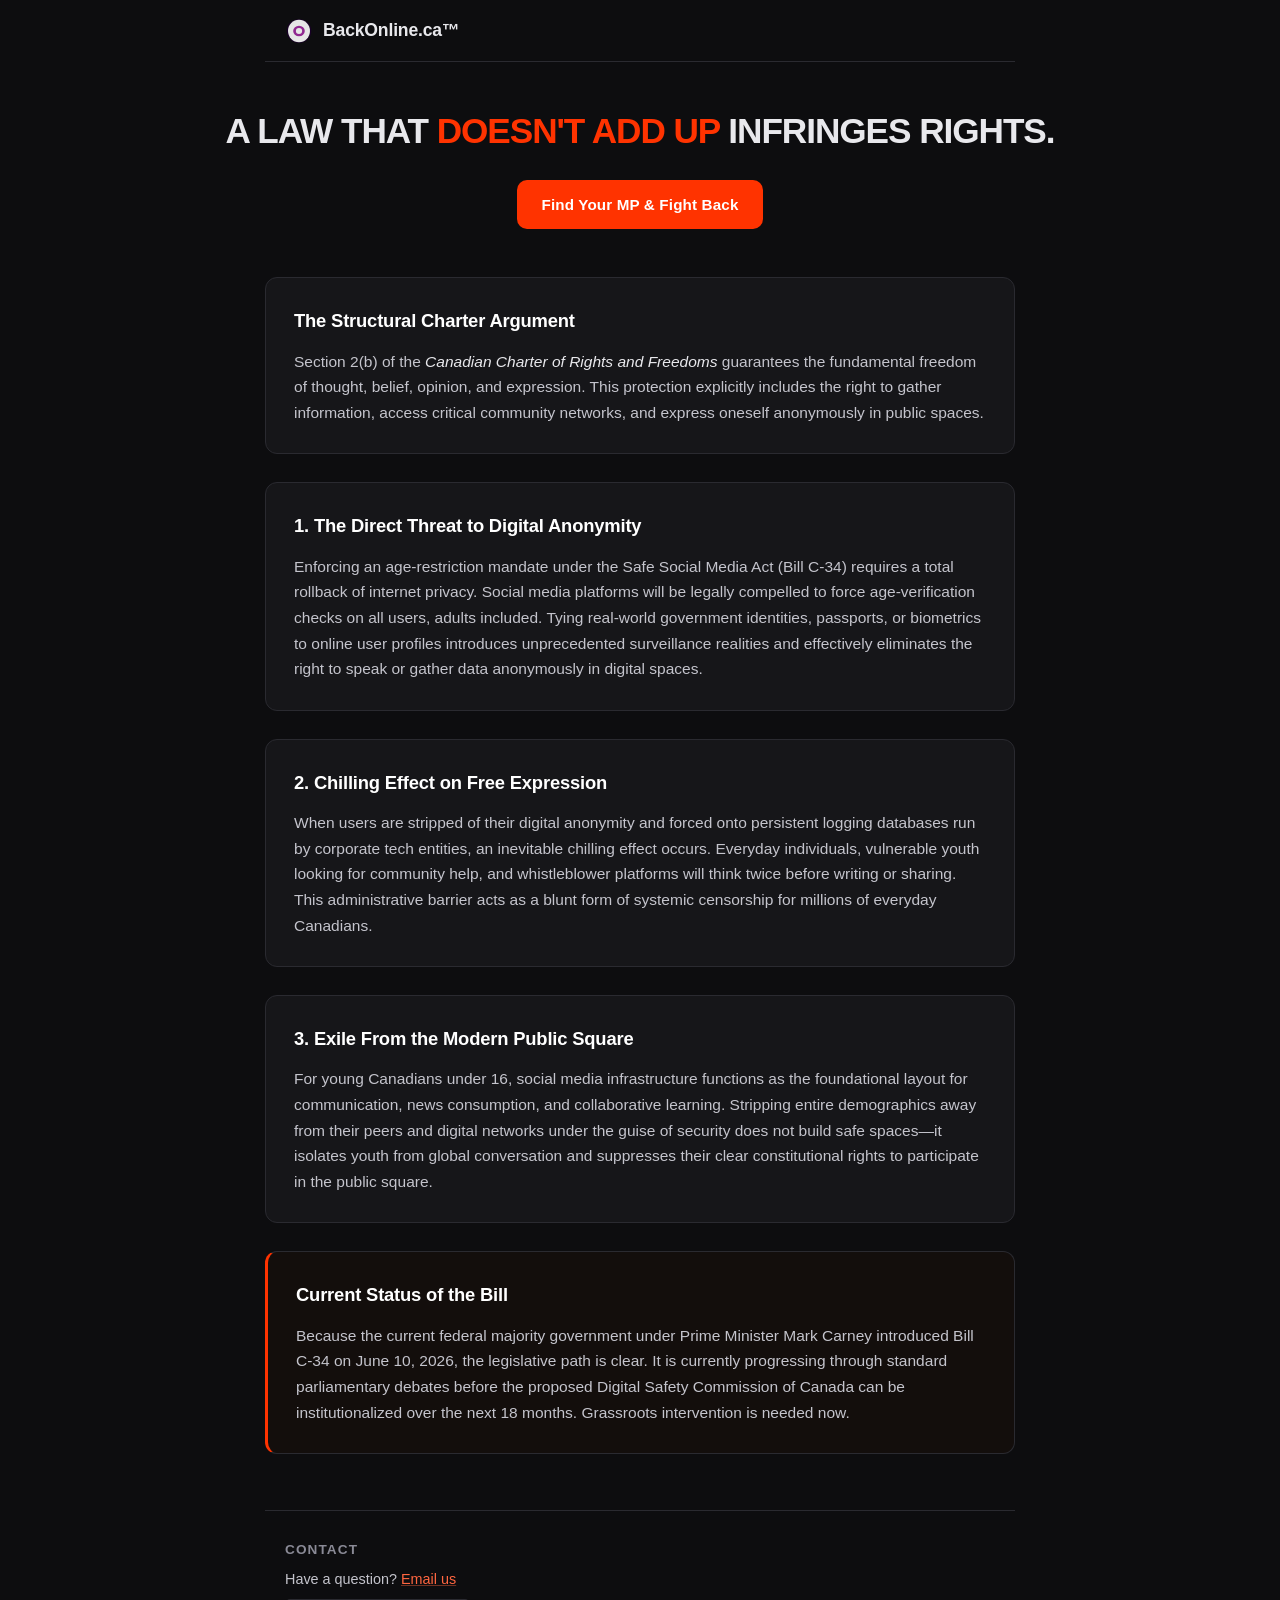
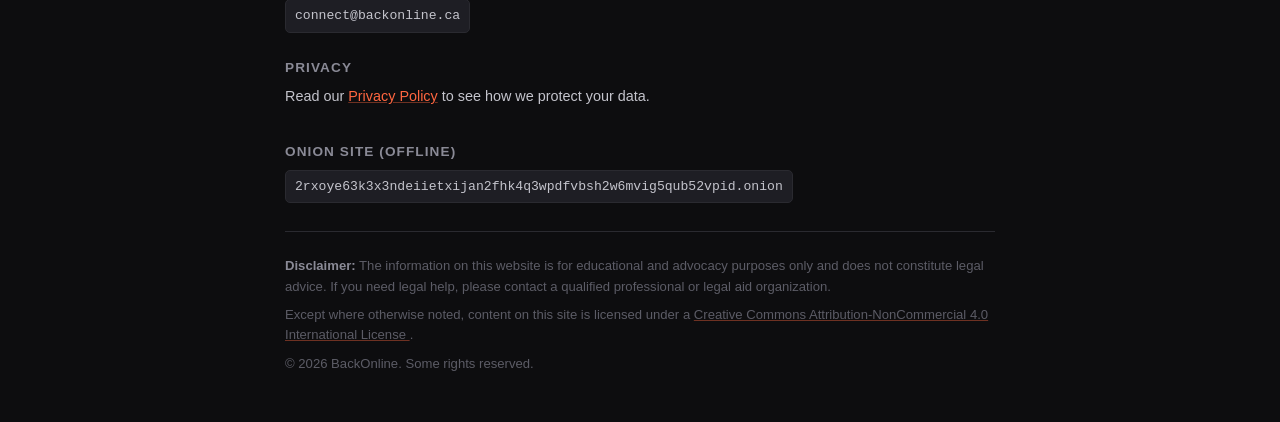
==== fullcharterargument.html @ 138e4710 "Add full charter argument and get involved pages" ====
<!DOCTYPE html>
<html lang="en">
<head>
    <meta charset="UTF-8">
    <title>The Charter Argument | BackOnline</title>
    <meta name="viewport" content="width=device-width, initial-scale=1.0">
    <link rel="icon" type="image/svg+xml" href="/images/logo.svg">
    <style>
        /* === DARK THEME TOKEN SYSTEM ===
           Background:  #0d0d0f  (near-black with slight blue cast)
           Surface:     #161619  (card/section backgrounds)
           Border:      #2a2a30  (dividers, outlines)
           Text:        #e8e8ec  (primary)
           Muted:       #8a8a96  (secondary / captions)
           Accent:      #ff3300  (brand red — kept from original)
           Accent Glow: rgba(255,51,0,0.18)
        */

        *, *::before, *::after { box-sizing: border-box; }

        body {
            font-family: -apple-system, BlinkMacSystemFont, "Segoe UI", Roboto, Helvetica, Arial, sans-serif;
            line-height: 1.65;
            color: #e8e8ec;
            background-color: #0d0d0f;
            margin: 0;
            padding: 0;
        }

        .reveal {
            opacity: 1 !important;
            visibility: visible !important;
            display: block !important;
        }

        /* Header */
        .site-header {
            padding: 16px 20px;
            max-width: 750px;
            margin: 0 auto;
            border-bottom: 1px solid #2a2a30;
        }

        .logo-area {
            display: flex;
            align-items: center;
            text-decoration: none;
            color: #e8e8ec;
        }

        .logo {
            height: 28px;
            margin-right: 10px;
            filter: invert(1) brightness(0.9);
        }

        .brand-name {
            font-weight: 700;
            font-size: 1.1rem;
            letter-spacing: -0.01em;
            color: #e8e8ec;
        }

        /* Hero headline */
        .headline {
            text-align: center;
            margin: 48px 20px 28px;
            font-size: clamp(1.6rem, 4vw, 2.2rem);
            font-weight: 800;
            letter-spacing: -0.03em;
            line-height: 1.2;
            color: #e8e8ec;
        }

        .secret {
            color: #ff3300;
            font-weight: 800;
        }

        /* CTA button */
        .skip-btn {
            background-color: #ff3300;
            color: #fff;
            padding: 12px 24px;
            text-decoration: none;
            border-radius: 10px;
            display: block;
            width: fit-content;
            margin: 0 auto 48px auto;
            font-weight: 700;
            font-size: 0.95rem;
            letter-spacing: 0.01em;
            transition: background-color 0.15s ease, box-shadow 0.15s ease;
            box-shadow: 0 0 0 0 rgba(255,51,0,0);
        }

        .skip-btn:hover {
            background-color: #e62e00;
            box-shadow: 0 0 18px rgba(255,51,0,0.4);
        }

        /* Content sections */
        .message {
            max-width: 750px;
            margin: 0 auto 28px auto;
            padding: 28px 28px;
            background: #161619;
            border: 1px solid #2a2a30;
            border-radius: 12px;
            /* Narrow horizontal gutters on mobile */
            width: calc(100% - 32px);
        }

        .message h2 {
            margin: 0 0 12px 0;
            color: #ffffff;
            font-size: 1.15rem;
            font-weight: 700;
            letter-spacing: -0.01em;
        }

        .message p {
            margin: 0;
            color: #c4c4cc;
            font-size: 0.97rem;
        }

        .message p em {
            color: #e8e8ec;
            font-style: italic;
        }

        /* Red left-border accent for the "Current Status" section */
        .message.status-section {
            border-left: 3px solid #ff3300;
            background: #130e0c;
        }

        /* Footer */
        .site-footer-vertical {
            max-width: 750px;
            margin: 56px auto 0 auto;
            padding: 28px 20px 40px;
            border-top: 1px solid #2a2a30;
            width: calc(100% - 0px);
        }

        .footer-main {
            display: flex;
            flex-direction: column;
            gap: 24px;
            margin-bottom: 28px;
        }

        .footer-item h4 {
            margin: 0 0 6px 0;
            font-size: 0.85rem;
            font-weight: 700;
            text-transform: uppercase;
            letter-spacing: 0.08em;
            color: #8a8a96;
        }

        .footer-item p {
            margin: 0 0 8px 0;
            font-size: 0.9rem;
            color: #c4c4cc;
        }

        .footer-item a {
            color: #ff6640;
            text-decoration: underline;
            text-decoration-color: rgba(255,102,64,0.4);
        }

        .footer-item a:hover {
            color: #ff3300;
        }

        .box {
            display: inline-block;
            word-break: break-all;
            font-size: 0.82em;
            background: #1e1e24;
            padding: 5px 9px;
            border-radius: 5px;
            border: 1px solid #2a2a30;
            font-family: ui-monospace, "SF Mono", "Cascadia Code", monospace;
            color: #c4c4cc;
        }

        .footer-divider {
            border: 0;
            border-top: 1px solid #2a2a30;
            margin: 24px 0;
        }

        .disclaimer p,
        .copyright p {
            font-size: 0.82em;
            color: #5c5c66;
            line-height: 1.55;
            margin-bottom: 8px;
        }

        .disclaimer strong {
            color: #8a8a96;
        }

        .copyright a {
            color: #5c5c66;
        }

        .copyright a:hover {
            color: #8a8a96;
        }

        /* Responsive tweaks */
        @media (max-width: 600px) {
            .message {
                border-radius: 8px;
            }
        }
    </style>
</head>
<body>

<header class="site-header">
  <a href="index.html" class="logo-area">
    <img src="/images/logo.svg" alt="BackOnline logo" class="logo">
    <span class="brand-name">BackOnline.ca&trade;</span>
  </a>
</header>

<h1 class="headline">
    A LAW THAT <span class="secret">DOESN'T ADD UP</span> INFRINGES RIGHTS.
</h1>

<a href="index.html#mp-finder" class="skip-btn">Find Your MP &amp; Fight Back</a>

<div class="message reveal">
    <h2>The Structural Charter Argument</h2>
    <p>Section 2(b) of the <em>Canadian Charter of Rights and Freedoms</em> guarantees the fundamental freedom of thought, belief, opinion, and expression. This protection explicitly includes the right to gather information, access critical community networks, and express oneself anonymously in public spaces.</p>
</div>

<div class="message reveal">
    <h2>1. The Direct Threat to Digital Anonymity</h2>
    <p>Enforcing an age-restriction mandate under the Safe Social Media Act (Bill C-34) requires a total rollback of internet privacy. Social media platforms will be legally compelled to force age-verification checks on all users, adults included. Tying real-world government identities, passports, or biometrics to online user profiles introduces unprecedented surveillance realities and effectively eliminates the right to speak or gather data anonymously in digital spaces.</p>
</div>

<div class="message reveal">
    <h2>2. Chilling Effect on Free Expression</h2>
    <p>When users are stripped of their digital anonymity and forced onto persistent logging databases run by corporate tech entities, an inevitable chilling effect occurs. Everyday individuals, vulnerable youth looking for community help, and whistleblower platforms will think twice before writing or sharing. This administrative barrier acts as a blunt form of systemic censorship for millions of everyday Canadians.</p>
</div>

<div class="message reveal">
    <h2>3. Exile From the Modern Public Square</h2>
    <p>For young Canadians under 16, social media infrastructure functions as the foundational layout for communication, news consumption, and collaborative learning. Stripping entire demographics away from their peers and digital networks under the guise of security does not build safe spaces—it isolates youth from global conversation and suppresses their clear constitutional rights to participate in the public square.</p>
</div>

<div class="message reveal status-section">
    <h2>Current Status of the Bill</h2>
    <p>Because the current federal majority government under Prime Minister Mark Carney introduced Bill C-34 on June 10, 2026, the legislative path is clear. It is currently progressing through standard parliamentary debates before the proposed Digital Safety Commission of Canada can be institutionalized over the next 18 months. Grassroots intervention is needed now.</p>
</div>

<footer class="site-footer-vertical">
  <div class="footer-main">
    <div class="footer-item">
      <h4>Contact</h4>
      <p>Have a question? <a href="mailto:connect@backonline.ca">Email us</a></p>
      <code class="box">connect@backonline.ca</code>
    </div>

    <div class="footer-item">
      <h4>Privacy</h4>
      <p>Read our <a href="privacypolicy.html">Privacy Policy</a> to see how we protect your data.</p>
    </div>

    <div class="footer-item">
      <h4>Onion Site (Offline)</h4>
      <code class="box">2rxoye63k3x3ndeiietxijan2fhk4q3wpdfvbsh2w6mvig5qub52vpid.onion</code>
    </div>
  </div>

  <hr class="footer-divider">

  <div class="footer-item disclaimer">
    <p><strong>Disclaimer:</strong> The information on this website is for educational and advocacy purposes only and does not constitute legal advice. If you need legal help, please contact a qualified professional or legal aid organization.</p>
  </div>

  <div class="footer-item copyright">
    <p>Except where otherwise noted, content on this site is licensed under a
      <a href="https://creativecommons.org/licenses/by-nc/4.0/" target="_blank" rel="noopener noreferrer">
        Creative Commons Attribution-NonCommercial 4.0 International License
      </a>.
    </p>
    <p>© 2026 BackOnline. Some rights reserved.</p>
  </div>
</footer>

</body>
</html>
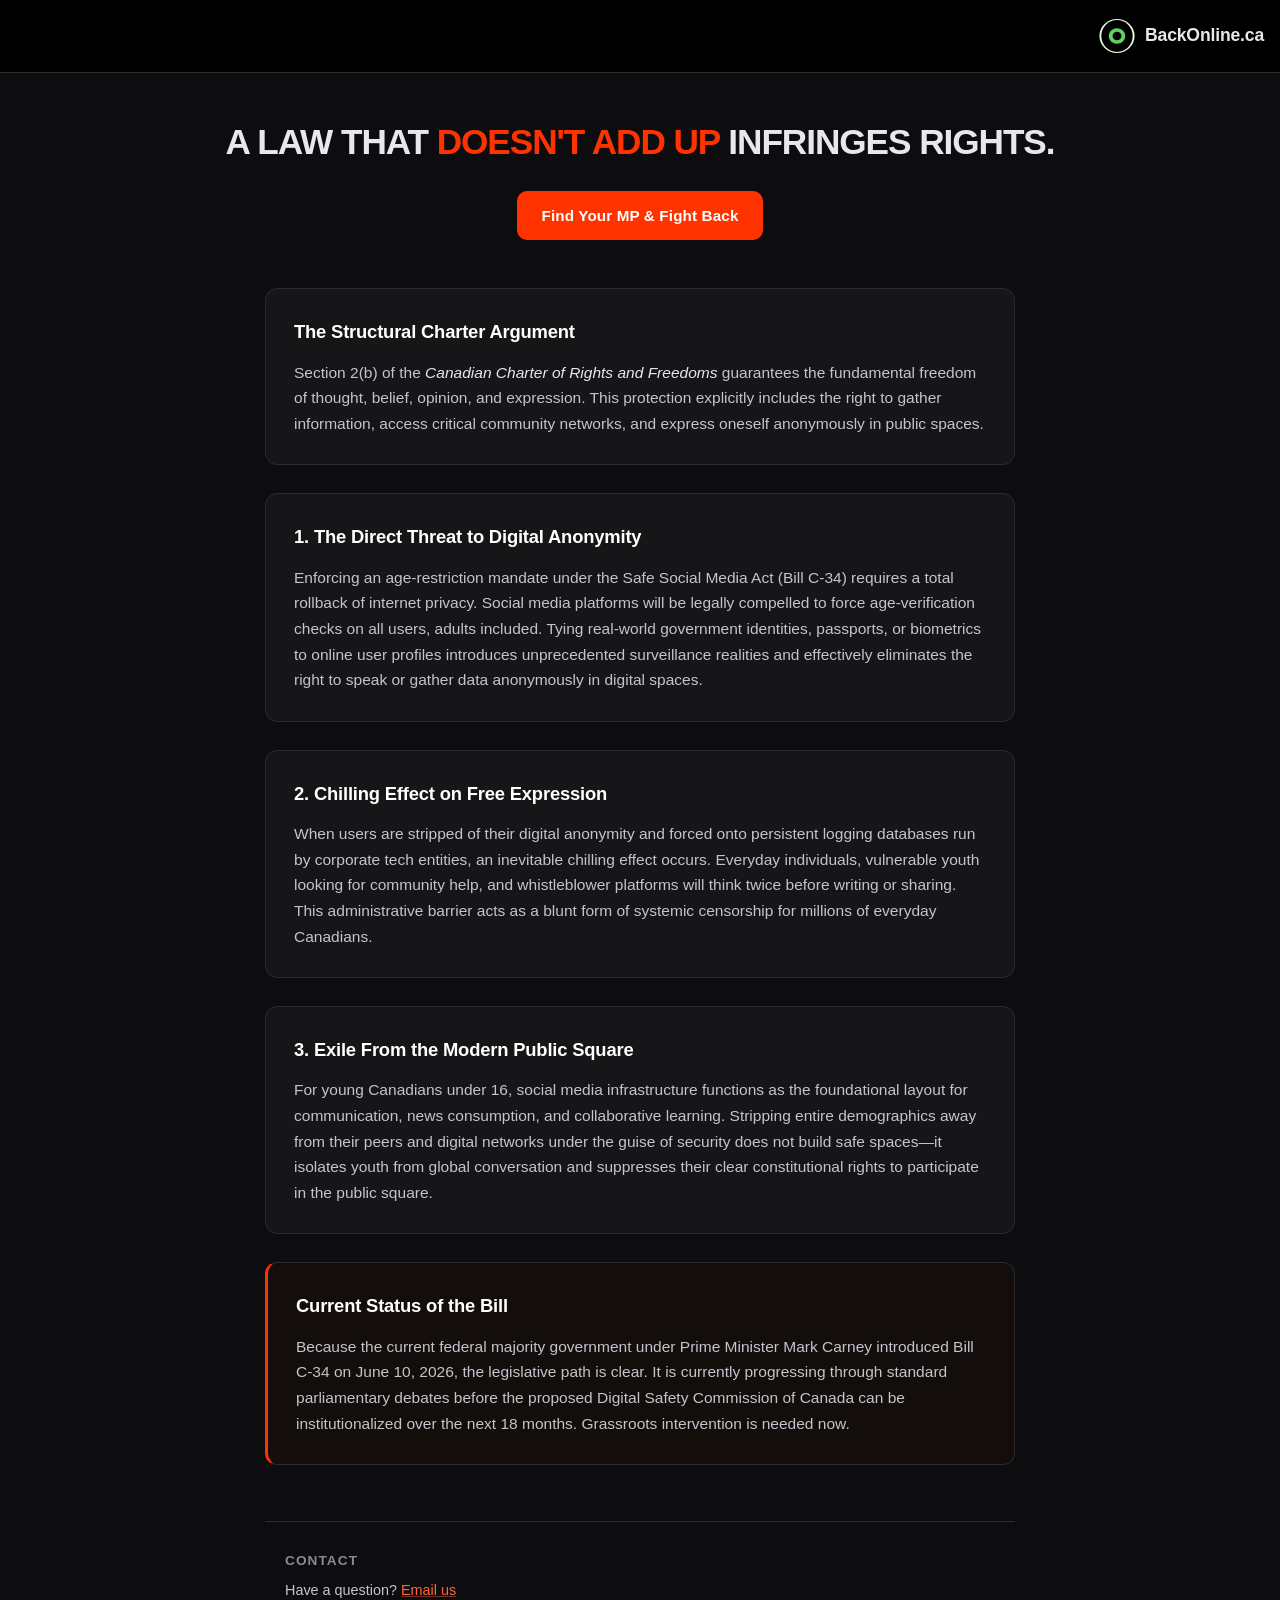
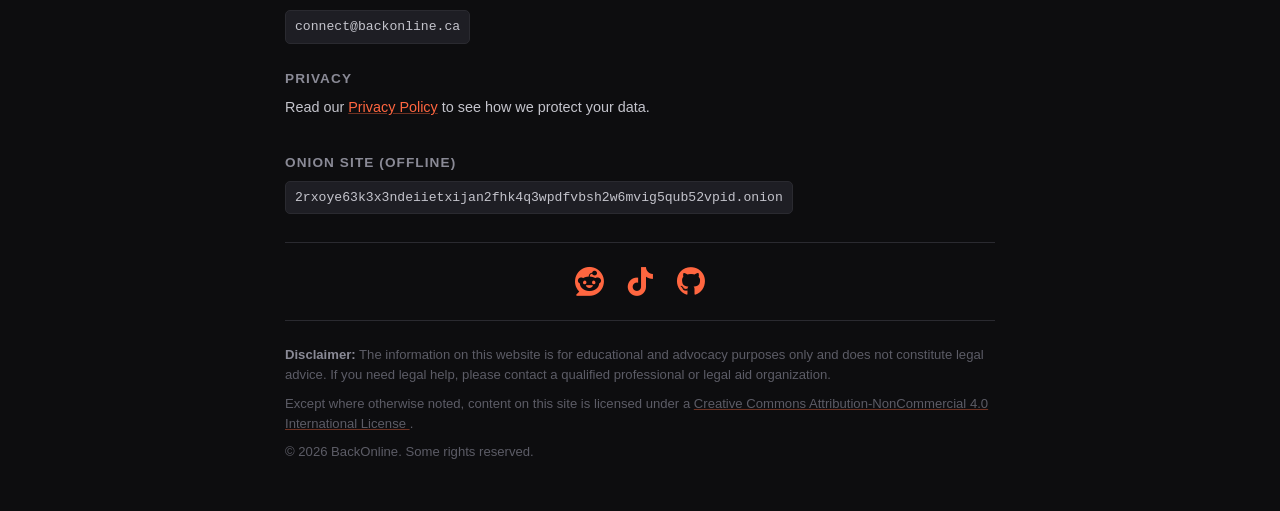
==== commit 6abf87f4: "Added socials" ====
--- a/fullcharterargument.html
+++ b/fullcharterargument.html
@@ -5,230 +5,15 @@
     <title>The Charter Argument | BackOnline</title>
     <meta name="viewport" content="width=device-width, initial-scale=1.0">
     <link rel="icon" type="image/svg+xml" href="/images/logo.svg">
-    <style>
-        /* === DARK THEME TOKEN SYSTEM ===
-           Background:  #0d0d0f  (near-black with slight blue cast)
-           Surface:     #161619  (card/section backgrounds)
-           Border:      #2a2a30  (dividers, outlines)
-           Text:        #e8e8ec  (primary)
-           Muted:       #8a8a96  (secondary / captions)
-           Accent:      #ff3300  (brand red — kept from original)
-           Accent Glow: rgba(255,51,0,0.18)
-        */
-
-        *, *::before, *::after { box-sizing: border-box; }
-
-        body {
-            font-family: -apple-system, BlinkMacSystemFont, "Segoe UI", Roboto, Helvetica, Arial, sans-serif;
-            line-height: 1.65;
-            color: #e8e8ec;
-            background-color: #0d0d0f;
-            margin: 0;
-            padding: 0;
-        }
-
-        .reveal {
-            opacity: 1 !important;
-            visibility: visible !important;
-            display: block !important;
-        }
-
-        /* Header */
-        .site-header {
-            padding: 16px 20px;
-            max-width: 750px;
-            margin: 0 auto;
-            border-bottom: 1px solid #2a2a30;
-        }
-
-        .logo-area {
-            display: flex;
-            align-items: center;
-            text-decoration: none;
-            color: #e8e8ec;
-        }
-
-        .logo {
-            height: 28px;
-            margin-right: 10px;
-            filter: invert(1) brightness(0.9);
-        }
-
-        .brand-name {
-            font-weight: 700;
-            font-size: 1.1rem;
-            letter-spacing: -0.01em;
-            color: #e8e8ec;
-        }
-
-        /* Hero headline */
-        .headline {
-            text-align: center;
-            margin: 48px 20px 28px;
-            font-size: clamp(1.6rem, 4vw, 2.2rem);
-            font-weight: 800;
-            letter-spacing: -0.03em;
-            line-height: 1.2;
-            color: #e8e8ec;
-        }
-
-        .secret {
-            color: #ff3300;
-            font-weight: 800;
-        }
-
-        /* CTA button */
-        .skip-btn {
-            background-color: #ff3300;
-            color: #fff;
-            padding: 12px 24px;
-            text-decoration: none;
-            border-radius: 10px;
-            display: block;
-            width: fit-content;
-            margin: 0 auto 48px auto;
-            font-weight: 700;
-            font-size: 0.95rem;
-            letter-spacing: 0.01em;
-            transition: background-color 0.15s ease, box-shadow 0.15s ease;
-            box-shadow: 0 0 0 0 rgba(255,51,0,0);
-        }
-
-        .skip-btn:hover {
-            background-color: #e62e00;
-            box-shadow: 0 0 18px rgba(255,51,0,0.4);
-        }
-
-        /* Content sections */
-        .message {
-            max-width: 750px;
-            margin: 0 auto 28px auto;
-            padding: 28px 28px;
-            background: #161619;
-            border: 1px solid #2a2a30;
-            border-radius: 12px;
-            /* Narrow horizontal gutters on mobile */
-            width: calc(100% - 32px);
-        }
-
-        .message h2 {
-            margin: 0 0 12px 0;
-            color: #ffffff;
-            font-size: 1.15rem;
-            font-weight: 700;
-            letter-spacing: -0.01em;
-        }
-
-        .message p {
-            margin: 0;
-            color: #c4c4cc;
-            font-size: 0.97rem;
-        }
-
-        .message p em {
-            color: #e8e8ec;
-            font-style: italic;
-        }
-
-        /* Red left-border accent for the "Current Status" section */
-        .message.status-section {
-            border-left: 3px solid #ff3300;
-            background: #130e0c;
-        }
-
-        /* Footer */
-        .site-footer-vertical {
-            max-width: 750px;
-            margin: 56px auto 0 auto;
-            padding: 28px 20px 40px;
-            border-top: 1px solid #2a2a30;
-            width: calc(100% - 0px);
-        }
-
-        .footer-main {
-            display: flex;
-            flex-direction: column;
-            gap: 24px;
-            margin-bottom: 28px;
-        }
-
-        .footer-item h4 {
-            margin: 0 0 6px 0;
-            font-size: 0.85rem;
-            font-weight: 700;
-            text-transform: uppercase;
-            letter-spacing: 0.08em;
-            color: #8a8a96;
-        }
-
-        .footer-item p {
-            margin: 0 0 8px 0;
-            font-size: 0.9rem;
-            color: #c4c4cc;
-        }
-
-        .footer-item a {
-            color: #ff6640;
-            text-decoration: underline;
-            text-decoration-color: rgba(255,102,64,0.4);
-        }
-
-        .footer-item a:hover {
-            color: #ff3300;
-        }
-
-        .box {
-            display: inline-block;
-            word-break: break-all;
-            font-size: 0.82em;
-            background: #1e1e24;
-            padding: 5px 9px;
-            border-radius: 5px;
-            border: 1px solid #2a2a30;
-            font-family: ui-monospace, "SF Mono", "Cascadia Code", monospace;
-            color: #c4c4cc;
-        }
-
-        .footer-divider {
-            border: 0;
-            border-top: 1px solid #2a2a30;
-            margin: 24px 0;
-        }
-
-        .disclaimer p,
-        .copyright p {
-            font-size: 0.82em;
-            color: #5c5c66;
-            line-height: 1.55;
-            margin-bottom: 8px;
-        }
-
-        .disclaimer strong {
-            color: #8a8a96;
-        }
-
-        .copyright a {
-            color: #5c5c66;
-        }
-
-        .copyright a:hover {
-            color: #8a8a96;
-        }
-
-        /* Responsive tweaks */
-        @media (max-width: 600px) {
-            .message {
-                border-radius: 8px;
-            }
-        }
-    </style>
+    <link rel="stylesheet" href="fullcharterargument.css">
+    <link rel="stylesheet" href="https://cdnjs.cloudflare.com/ajax/libs/font-awesome/6.4.0/css/all.min.css">
 </head>
 <body>
 
 <header class="site-header">
   <a href="index.html" class="logo-area">
     <img src="/images/logo.svg" alt="BackOnline logo" class="logo">
-    <span class="brand-name">BackOnline.ca&trade;</span>
+    <span class="brand-name">BackOnline.ca</span>
   </a>
 </header>
 
@@ -282,6 +67,18 @@
     </div>
   </div>
 
+  <div class="social-icons">
+    <a href="https://www.reddit.com/r/BackOnline/" title="Join us on Reddit" aria-label="Reddit">
+      <i class="fab fa-reddit"></i>
+    </a>
+    <a href="https://www.tiktok.com/@backonline_ca" title="Follow us on TikTok" aria-label="TikTok">
+      <i class="fab fa-tiktok"></i>
+    </a>
+    <a href="https://github.com/rylan49/BackOnline" title="View our code on GitHub" aria-label="GitHub">
+      <i class="fab fa-github"></i>
+    </a>
+  </div>
+
   <hr class="footer-divider">
 
   <div class="footer-item disclaimer">
--- a/fullcharterargument.css
+++ b/fullcharterargument.css
@@ -0,0 +1,247 @@
+/* ============================================================
+   Full Charter Argument Page — Standalone dark theme design
+   ============================================================ */
+
+/* Dark theme color tokens */
+/* Background:  #0d0d0f  (near-black with slight blue cast)
+   Surface:     #161619  (card/section backgrounds)
+   Border:      #2a2a30  (dividers, outlines)
+   Text:        #e8e8ec  (primary)
+   Muted:       #8a8a96  (secondary / captions)
+   Accent:      #ff3300  (brand red — kept from original)
+   Accent Glow: rgba(255,51,0,0.18) */
+
+*, *::before, *::after { box-sizing: border-box; }
+
+body {
+    font-family: -apple-system, BlinkMacSystemFont, "Segoe UI", Roboto, Helvetica, Arial, sans-serif;
+    line-height: 1.65;
+    color: #e8e8ec;
+    background-color: #0d0d0f;
+    margin: 0;
+    padding: 0;
+}
+
+.reveal {
+    opacity: 1 !important;
+    visibility: visible !important;
+    display: block !important;
+}
+
+/* Header */
+.site-header {
+    display: flex;
+    justify-content: flex-end;
+    align-items: center;
+    padding: 1rem;
+    background-color: #000000;
+    border-bottom: 1px solid #2a2a30;
+}
+
+.logo-area {
+    display: flex;
+    align-items: center;
+    gap: 0.5rem;
+    text-decoration: none;
+    color: #e8e8ec;
+}
+
+.logo {
+    height: 40px;
+    width: auto;
+}
+
+.brand-name {
+    font-weight: 700;
+    font-size: 1.1rem;
+    letter-spacing: -0.01em;
+    color: #e8e8ec;
+}
+
+/* Hero headline */
+.headline {
+    text-align: center;
+    margin: 48px 20px 28px;
+    font-size: clamp(1.6rem, 4vw, 2.2rem);
+    font-weight: 800;
+    letter-spacing: -0.03em;
+    line-height: 1.2;
+    color: #e8e8ec;
+}
+
+.secret {
+    color: #ff3300;
+    font-weight: 800;
+}
+
+/* CTA button */
+.skip-btn {
+    background-color: #ff3300;
+    color: #fff;
+    padding: 12px 24px;
+    text-decoration: none;
+    border-radius: 10px;
+    display: block;
+    width: fit-content;
+    margin: 0 auto 48px auto;
+    font-weight: 700;
+    font-size: 0.95rem;
+    letter-spacing: 0.01em;
+    transition: background-color 0.15s ease, box-shadow 0.15s ease;
+    box-shadow: 0 0 0 0 rgba(255,51,0,0);
+}
+
+.skip-btn:hover {
+    background-color: #e62e00;
+    box-shadow: 0 0 18px rgba(255,51,0,0.4);
+}
+
+/* Content sections */
+.message {
+    max-width: 750px;
+    margin: 0 auto 28px auto;
+    padding: 28px 28px;
+    background: #161619;
+    border: 1px solid #2a2a30;
+    border-radius: 12px;
+    width: calc(100% - 32px);
+}
+
+.message h2 {
+    margin: 0 0 12px 0;
+    color: #ffffff;
+    font-size: 1.15rem;
+    font-weight: 700;
+    letter-spacing: -0.01em;
+}
+
+.message p {
+    margin: 0;
+    color: #c4c4cc;
+    font-size: 0.97rem;
+}
+
+.message p em {
+    color: #e8e8ec;
+    font-style: italic;
+}
+
+/* Red left-border accent for the "Current Status" section */
+.message.status-section {
+    border-left: 3px solid #ff3300;
+    background: #130e0c;
+}
+
+/* Footer */
+.site-footer-vertical {
+    max-width: 750px;
+    margin: 56px auto 0 auto;
+    padding: 28px 20px 40px;
+    border-top: 1px solid #2a2a30;
+    width: calc(100% - 0px);
+}
+
+.footer-main {
+    display: flex;
+    flex-direction: column;
+    gap: 24px;
+    margin-bottom: 28px;
+}
+
+.footer-item h4 {
+    margin: 0 0 6px 0;
+    font-size: 0.85rem;
+    font-weight: 700;
+    text-transform: uppercase;
+    letter-spacing: 0.08em;
+    color: #8a8a96;
+}
+
+.footer-item p {
+    margin: 0 0 8px 0;
+    font-size: 0.9rem;
+    color: #c4c4cc;
+}
+
+.footer-item a {
+    color: #ff6640;
+    text-decoration: underline;
+    text-decoration-color: rgba(255,102,64,0.4);
+}
+
+.footer-item a:hover {
+    color: #ff3300;
+}
+
+.box {
+    display: inline-block;
+    word-break: break-all;
+    font-size: 0.82em;
+    background: #1e1e24;
+    padding: 5px 9px;
+    border-radius: 5px;
+    border: 1px solid #2a2a30;
+    font-family: ui-monospace, "SF Mono", "Cascadia Code", monospace;
+    color: #c4c4cc;
+}
+
+.footer-divider {
+    border: 0;
+    border-top: 1px solid #2a2a30;
+    margin: 24px 0;
+}
+
+.disclaimer p,
+.copyright p {
+    font-size: 0.82em;
+    color: #5c5c66;
+    line-height: 1.55;
+    margin-bottom: 8px;
+}
+
+.disclaimer strong {
+    color: #8a8a96;
+}
+
+.copyright a {
+    color: #5c5c66;
+}
+
+.copyright a:hover {
+    color: #8a8a96;
+}
+
+/* Social Icons */
+.social-icons {
+    display: flex;
+    justify-content: center;
+    gap: 24px;
+    margin-top: 24px;
+    padding-top: 24px;
+    border-top: 1px solid #2a2a30;
+    max-width: 750px;
+    margin-left: auto;
+    margin-right: auto;
+}
+
+.social-icons a {
+    display: inline-flex;
+    align-items: center;
+    justify-content: center;
+    font-size: 1.8rem;
+    color: #ff6640;
+    transition: color 0.15s ease, transform 0.15s ease;
+    text-decoration: none;
+}
+
+.social-icons a:hover {
+    color: #ffffff;
+    transform: scale(1.1);
+}
+
+/* Responsive tweaks */
+@media (max-width: 600px) {
+    .message {
+        border-radius: 8px;
+    }
+}
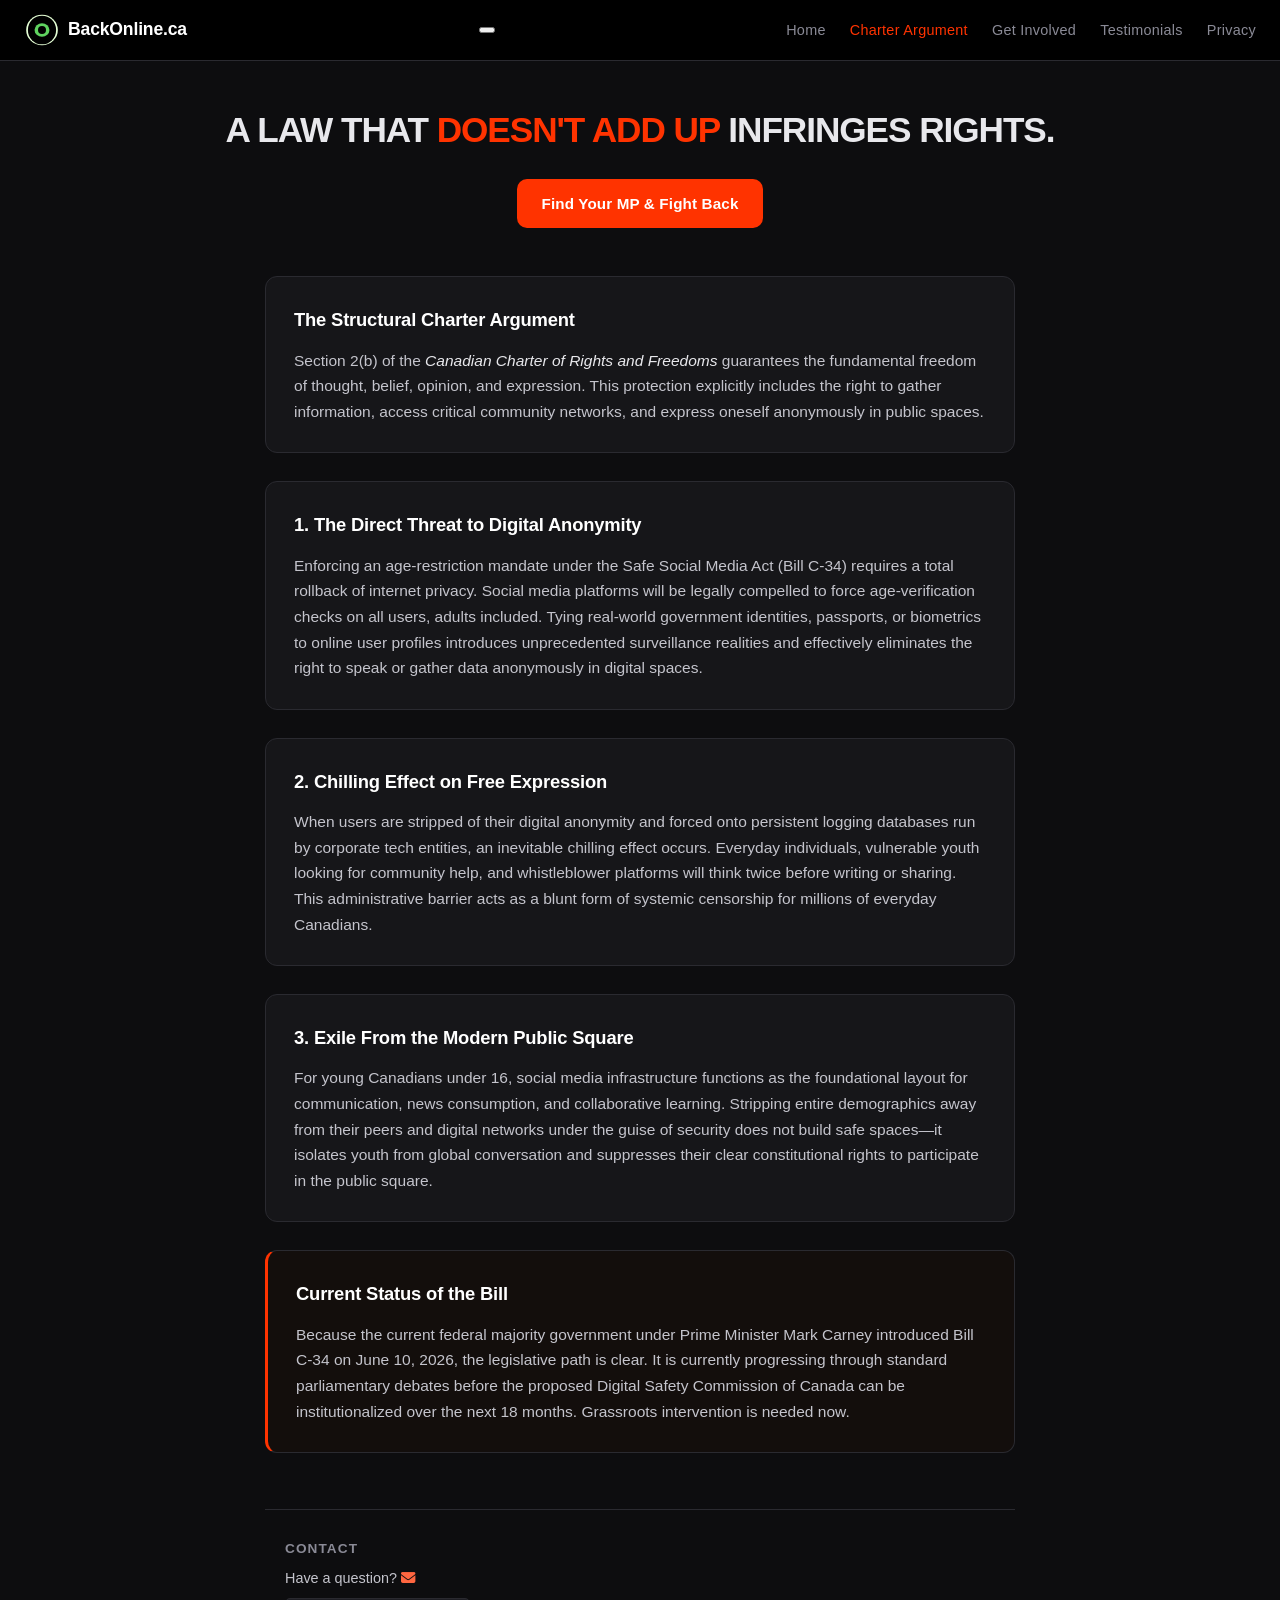
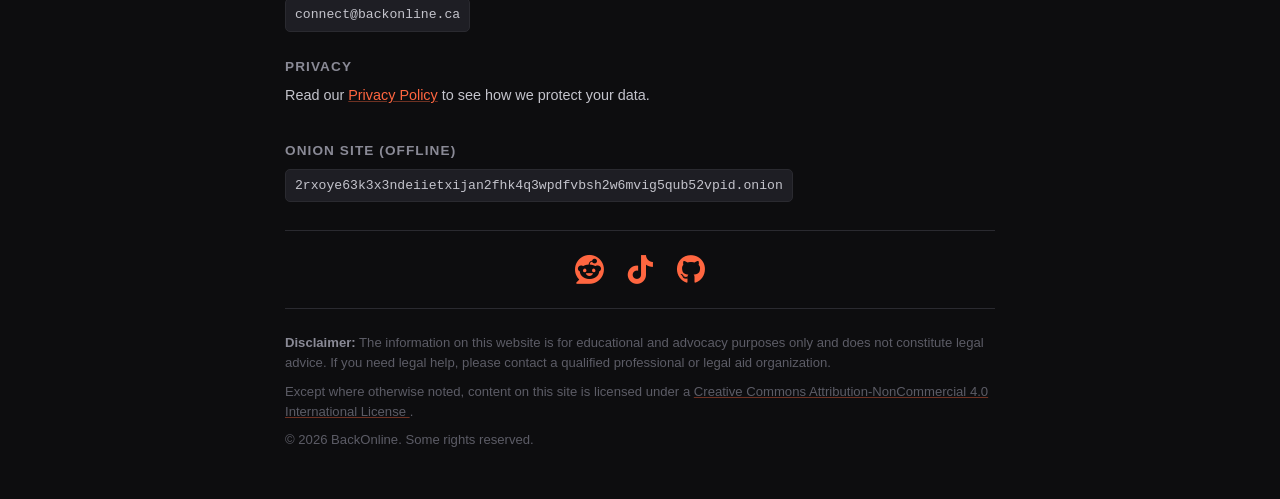
==== commit 108653af: "Added Petition, Added support for Tor browser (Previous bugs for users using NoScript) and improved " ====
--- a/fullcharterargument.html
+++ b/fullcharterargument.html
@@ -10,18 +10,50 @@
 </head>
 <body>
 
+<noscript>
+  <div style="background-color: #333333; border-bottom: 2px solid #FF3B30; padding: 1rem; text-align: center; color: #ffffff;">
+    <p style="margin: 0; font-weight: bold;">⚠️ JavaScript is disabled</p>
+    <p style="margin: 0.5rem 0 0; font-size: 0.95rem;">Most features work fine. Some interactive tools have direct links you can use instead.</p>
+  </div>
+</noscript>
+
 <header class="site-header">
   <a href="index.html" class="logo-area">
     <img src="/images/logo.svg" alt="BackOnline logo" class="logo">
     <span class="brand-name">BackOnline.ca</span>
   </a>
+  <button class="nav-toggle" id="nav-toggle" aria-label="Toggle navigation" aria-expanded="false">
+    <span></span>
+    <span></span>
+    <span></span>
+  </button>
+  <nav>
+    <ul class="site-nav" id="site-nav">
+      <li><a href="index.html">Home</a></li>
+      <li><a href="fullcharterargument.html" class="nav-active">Charter Argument</a></li>
+      <li><a href="getinvolved.html">Get Involved</a></li>
+      <li><a href="testimonials.html">Testimonials</a></li>
+      <li><a href="privacypolicy.html">Privacy</a></li>
+    </ul>
+  </nav>
+  <noscript>
+    <nav class="site-nav-noscript">
+      <ul class="site-nav-noscript-list">
+        <li><a href="index.html">Home</a></li>
+        <li><a href="fullcharterargument.html" class="nav-active">Charter Argument</a></li>
+        <li><a href="getinvolved.html">Get Involved</a></li>
+        <li><a href="testimonials.html">Testimonials</a></li>
+        <li><a href="privacypolicy.html">Privacy</a></li>
+      </ul>
+    </nav>
+  </noscript>
 </header>
 
 <h1 class="headline">
     A LAW THAT <span class="secret">DOESN'T ADD UP</span> INFRINGES RIGHTS.
 </h1>
 
-<a href="index.html#mp-finder" class="skip-btn">Find Your MP &amp; Fight Back</a>
+<a href="index.html#mp-tool" class="skip-btn">Find Your MP &amp; Fight Back</a>
 
 <div class="message reveal">
     <h2>The Structural Charter Argument</h2>
@@ -52,7 +84,7 @@
   <div class="footer-main">
     <div class="footer-item">
       <h4>Contact</h4>
-      <p>Have a question? <a href="mailto:connect@backonline.ca">Email us</a></p>
+      <p>Have a question? <a href="mailto:connect@backonline.ca"><i class="fas fa-envelope"></i></a></p>
       <code class="box">connect@backonline.ca</code>
     </div>
 
@@ -95,5 +127,6 @@
   </div>
 </footer>
 
+<script src="script.js"></script>
 </body>
 </html>
--- a/fullcharterargument.css
+++ b/fullcharterargument.css
@@ -31,31 +31,63 @@
 /* Header */
 .site-header {
     display: flex;
-    justify-content: flex-end;
-    align-items: center;
-    padding: 1rem;
+    justify-content: space-between;
+    align-items: center;
+    padding: 0.75rem 1.5rem;
     background-color: #000000;
+    position: sticky;
+    top: 0;
+    z-index: 100;
     border-bottom: 1px solid #2a2a30;
 }
 
+.site-nav {
+    display: flex;
+    align-items: center;
+    gap: 1.5rem;
+    list-style: none;
+    margin: 0;
+    padding: 0;
+}
+
+.site-nav a {
+    color: #8a8a96;
+    text-decoration: none;
+    font-size: 0.9rem;
+    font-weight: 500;
+    letter-spacing: 0.02em;
+    transition: color 0.15s ease;
+}
+
+.site-nav a:hover { color: #e8e8ec; }
+.site-nav a.nav-active { color: #ff3300; }
+
+@media (max-width: 600px) {
+    .site-nav { gap: 1rem; }
+    .brand-name { display: none; }
+}
+
 .logo-area {
     display: flex;
     align-items: center;
     gap: 0.5rem;
     text-decoration: none;
-    color: #e8e8ec;
+    color: #ffffff;
+    flex-shrink: 0;
 }
 
 .logo {
-    height: 40px;
+    height: 36px;
     width: auto;
+    flex-shrink: 0;
 }
 
 .brand-name {
     font-weight: 700;
     font-size: 1.1rem;
     letter-spacing: -0.01em;
-    color: #e8e8ec;
+    color: #ffffff;
+    white-space: nowrap;
 }
 
 /* Hero headline */
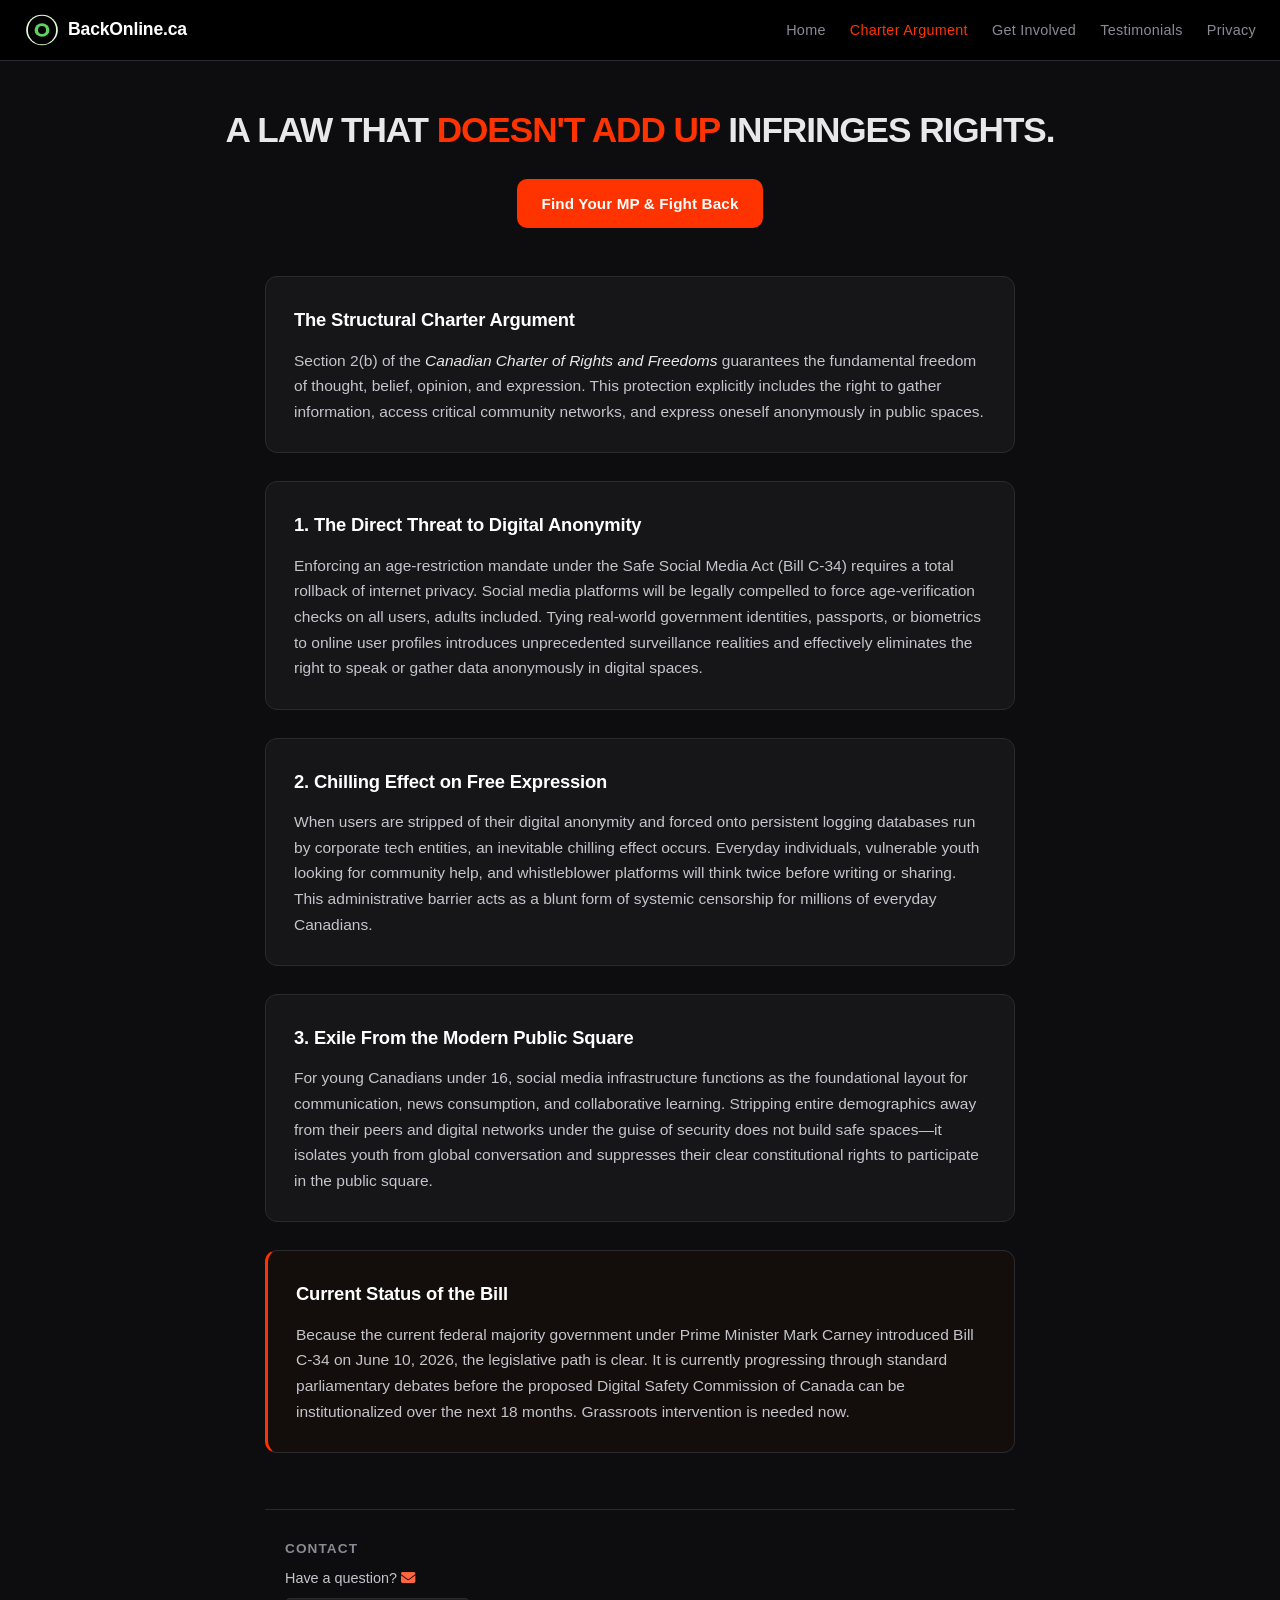
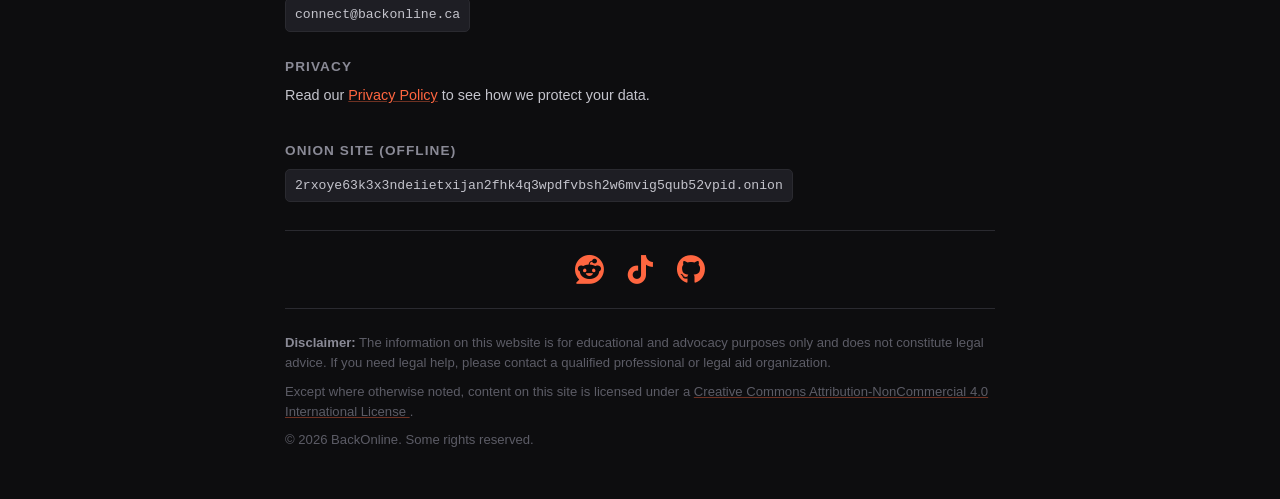
==== commit a3f9fb8b: "Removed animations and js for Tor users convenience" ====
--- a/fullcharterargument.html
+++ b/fullcharterargument.html
@@ -11,8 +11,12 @@
 <body>
 
 <noscript>
+  <style>
+    .reveal { opacity: 1 !important; transform: none !important; }
+    .reveal h2, .reveal p, .reveal ul, .reveal details { opacity: 1 !important; transform: none !important; }
+  </style>
   <div style="background-color: #333333; border-bottom: 2px solid #FF3B30; padding: 1rem; text-align: center; color: #ffffff;">
-    <p style="margin: 0; font-weight: bold;">⚠️ JavaScript is disabled</p>
+    <p style="margin: 0; font-weight: bold;">JavaScript is disabled</p>
     <p style="margin: 0.5rem 0 0; font-size: 0.95rem;">Most features work fine. Some interactive tools have direct links you can use instead.</p>
   </div>
 </noscript>
@@ -127,6 +131,5 @@
   </div>
 </footer>
 
-<script src="script.js"></script>
 </body>
 </html>
--- a/fullcharterargument.css
+++ b/fullcharterargument.css
@@ -56,11 +56,83 @@
     font-size: 0.9rem;
     font-weight: 500;
     letter-spacing: 0.02em;
-    transition: color 0.15s ease;
 }
 
 .site-nav a:hover { color: #e8e8ec; }
 .site-nav a.nav-active { color: #ff3300; }
+
+.nav-toggle {
+    display: none;
+    flex-direction: column;
+    background: none;
+    border: none;
+    cursor: pointer;
+    padding: 0.5rem;
+    gap: 6px;
+}
+
+.nav-toggle span {
+    display: block;
+    width: 24px;
+    height: 2.5px;
+    background-color: #ffffff;
+    border-radius: 2px;
+}
+
+.nav-toggle.active span:nth-child(1) {
+    transform: rotate(45deg) translate(8px, 8px);
+}
+
+.nav-toggle.active span:nth-child(2) {
+    opacity: 0;
+}
+
+.nav-toggle.active span:nth-child(3) {
+    transform: rotate(-45deg) translate(7px, -7px);
+}
+
+@media (max-width: 700px) {
+    .nav-toggle {
+        display: flex;
+        order: 2;
+    }
+
+    .site-nav {
+        position: absolute;
+        top: 100%;
+        left: 0;
+        right: 0;
+        background-color: #000000;
+        flex-direction: column;
+        gap: 0;
+        max-height: 0;
+        overflow: hidden;
+        border-bottom: 1px solid #2a2a30;
+    }
+
+    .site-nav.active {
+        max-height: 400px;
+    }
+
+    .site-nav li {
+        border-bottom: 1px solid #0d0d0f;
+    }
+
+    .site-nav a {
+        display: block;
+        padding: 1rem 1.5rem;
+    }
+
+    .site-header {
+        flex-wrap: wrap;
+        position: relative;
+    }
+
+    nav {
+        width: 100%;
+        order: 3;
+    }
+}
 
 @media (max-width: 600px) {
     .site-nav { gap: 1rem; }
@@ -119,8 +191,6 @@
     font-weight: 700;
     font-size: 0.95rem;
     letter-spacing: 0.01em;
-    transition: background-color 0.15s ease, box-shadow 0.15s ease;
-    box-shadow: 0 0 0 0 rgba(255,51,0,0);
 }
 
 .skip-btn:hover {
@@ -262,13 +332,11 @@
     justify-content: center;
     font-size: 1.8rem;
     color: #ff6640;
-    transition: color 0.15s ease, transform 0.15s ease;
     text-decoration: none;
 }
 
 .social-icons a:hover {
     color: #ffffff;
-    transform: scale(1.1);
 }
 
 /* Responsive tweaks */
@@ -277,3 +345,4 @@
         border-radius: 8px;
     }
 }
+
